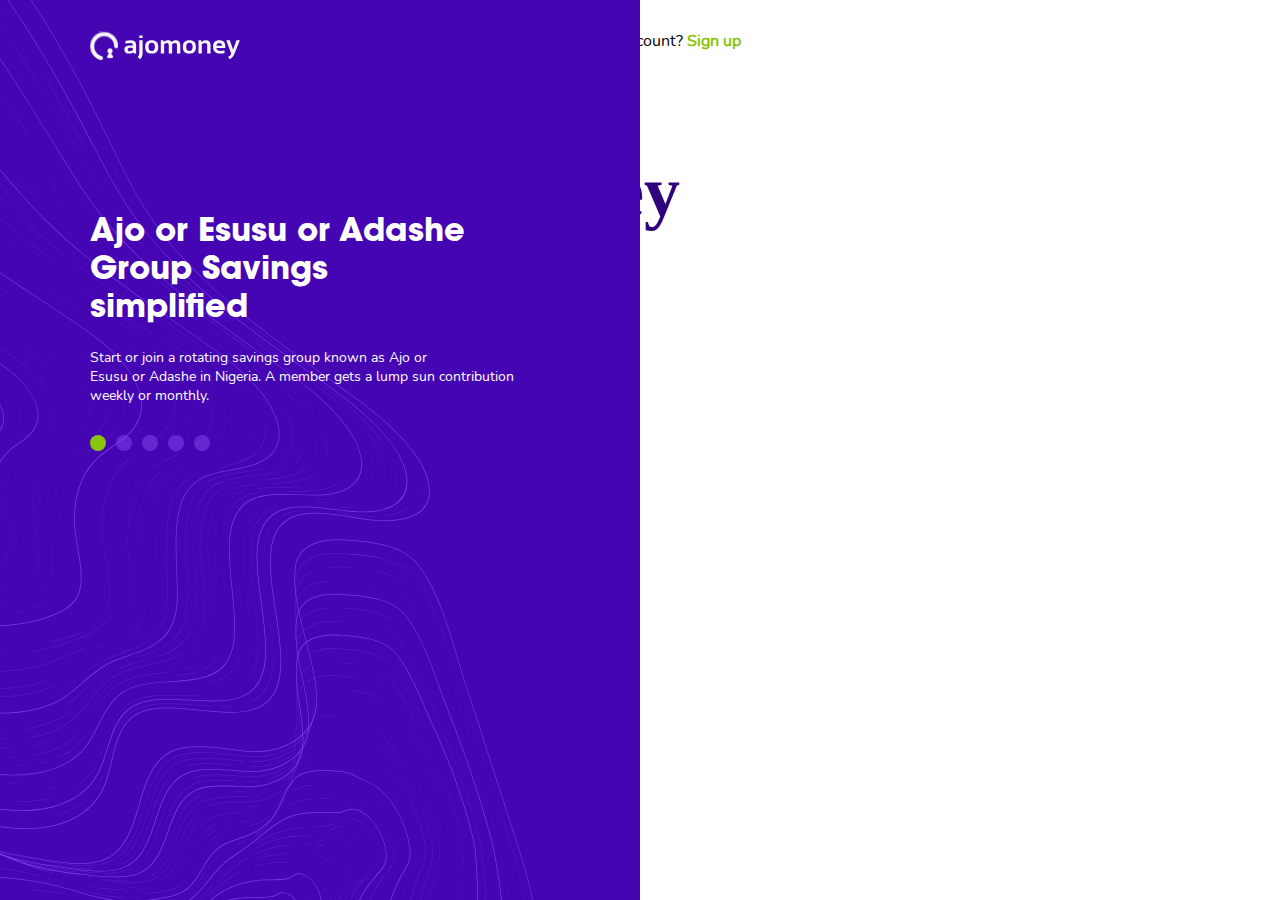
==== index.html @ 70c7a86a "first commit" ====
<!DOCTYPE html>
<html lang="en">
<head>
    <meta charset="UTF-8">
    <meta http-equiv="X-UA-Compatible" content="IE=edge">
    <meta name="viewport" content="width=device-width, initial-scale=1.0">
    <title>AjoMoney</title>
    <link rel="stylesheet" href="./index.css">
    <link href="https://cdn.jsdelivr.net/npm/bootstrap@5.0.2/dist/css/bootstrap.min.css" rel="stylesheet" integrity="sha384-EVSTQN3/azprG1Anm3QDgpJLIm9Nao0Yz1ztcQTwFspd3yD65VohhpuuCOmLASjC" crossorigin="anonymous">
</head>
<body>
    
    <div class="container-fluid">
        <div class="row">
             <!-- First Colomn-->
            <div class="col">
                <div class="first-column">
                    <!-- The background Design-->
                    <div class="first-column-bg">
                        <!-- The Logo-->
                        <div class="logo">
                            <img src="./assets/ajomoney-white-logo.svg" alt="logo" class="logoImg"/>
                        </div>

                        <div class="first-col">
                            <!-- The Words-->
                        <h1 class="welcome">Ajo or Esusu or Adashe<br/> Group Savings<br/> simplified</h1>
                        <h1 class="welcome-sub">Start or join a  rotating savings group known as Ajo or<br/>
                             Esusu or Adashe in Nigeria. A member gets a lump sun contribution<br/>
                              weekly or monthly.</h1>
                         </div>

                         <div class="circles">
                             <div class="circles-2set"></div>
                             <div class="circles-2"></div>
                             <div class="circles-2"></div>
                             <div class="circles-2"></div>
                             <div class="circles-2"></div>
                         </div>
                    </div>
                    
                </div>
                
            </div>

             <!-- second Colomn-->
            <div class="col coverIt">
                <div class="signUp"><a>Don’t have account? <span class="SiguUpColored">Sign up</span></a></div>
               <div class="SignName">
                   <h1>Sign in to AjoMoney</h1>
               </div>
               <div>
                <h1 class="SignName-Login">Login to start saving with friends, families & <br/>mates</h1>
            </div>
            <div class="Input">
                <div> 
                    <input name="Email address" type="email" placeholder="Email address"/>
                </div>
                <div>
                    <input name="Password" type="password" placeholder="Password"/>
                </div>
            </div>
            <div class="Forgot"><a>Forgot password?<span class="ForgotColored">Reset now</span></a></div>

            <div class="SignInContainer">
                <h1 class="SignInContainer-word" >Sign In</h1>
            </div>
            </div>
            
        </div>
    </div>


    <script src="https://cdn.jsdelivr.net/npm/@popperjs/core@2.9.2/dist/umd/popper.min.js" integrity="sha384-IQsoLXl5PILFhosVNubq5LC7Qb9DXgDA9i+tQ8Zj3iwWAwPtgFTxbJ8NT4GN1R8p" crossorigin="anonymous"></script>
    <script src="https://cdn.jsdelivr.net/npm/bootstrap@5.0.2/dist/js/bootstrap.min.js" integrity="sha384-cVKIPhGWiC2Al4u+LWgxfKTRIcfu0JTxR+EQDz/bgldoEyl4H0zUF0QKbrJ0EcQF" crossorigin="anonymous"></script>
</body>
</html>
---- index.css ----
*{
    padding: 0;
    margin: 0;
}
body{
    background-color: rgb(255, 255, 255);
}
@font-face {
    font-family: "avant";
    src: url("./fonts/ITCAvantGardeStdBold.otf");
    font-style: normal;
}
@font-face {
    font-family: "Nunito";
    src: url("./fonts/Nunito-Regular.ttf");
    font-style: normal;
}
.first-column{
    background-color: rgba(69, 5, 179, 1);
    position: absolute;
    width: 50%;
    height: 100%;
    position: absolute;
    left: 0px;
    bottom: 0px;

}
.first-column-bg{
    background: url("./assets/PURPLE.svg");
    width: 100%;
    height: 100%;
    background-repeat: no-repeat;
    background-position: center;
    background-size: cover;
    position: absolute;
}

.logoImg{
    width: 150px;
    margin-left: 90px;
    margin-top: 30px;
    
}
.first-col{
    margin-left: 90px;
    margin-top: 150px;
}
.welcome{
    color: rgb(255, 255, 255);    
    font-family: avant;
    font-weight: 700;
}
.welcome-sub{
    font-weight: 400;
 
    margin-top: 20px;
    font-family: Nunito;
    font-size: 14px;
    color: rgb(255, 255, 255);  
}
.circles{
    display: flex;
    flex-direction: row;
    margin-left: 80px;
    margin-top: 30px;
    
}
.circles .circles-2{
    width: 16px;
    height: 16px;
    background:  rgba(144, 81, 251, 0.44);
    border-radius: 30px;
    margin-left: 10px;
    
}
.circles-2set{
    width: 16px;
    height: 16px;
    border-radius: 30px;
    margin-left: 10px;
    background: rgba(137, 196, 15, 1);
}
.signUp{
    display: flex;
    justify-content: center;
    margin-top: 30px;
    font-family: Nunito;
    font-size: 16px;
}
.SiguUpColored{
    color:rgb(137, 196, 15);
    font-weight: 700;
}
.SignName{
    font-size: avant;
    color: rgba(48, 3, 124, 1);
    margin-left: 50px;
    font-size: 36px;
    font-weight: 600;
    margin-top: 99px;
    cursor: pointer;
}
.SignName-Login{
    font-family: Nunito;
    font-size: 18px;
    color: rgb(113, 101, 133);
    margin-left: 50px;
}
.Input input{
    font-family: Nunito;
    font-size: 14px;
    width: 500px;
    height: 70px;
    margin-left: 50px;
    border-radius: 10px;
    border: none;
    background: rgba(242, 242, 242, 1);
    padding-left: 20px;
    padding-right: 20px;
    margin-top: 20px;

}

.Forgot{
    margin-top: 16px;
    font-family: Nunito;
    font-size: 14px;
    margin-left: 350px;
}
.ForgotColored{
    color:rgb(137, 196, 15);
    font-weight: 700;
}
.SignInContainer{
    width: 500px;
    height: 70px;
    background: rgba(69, 5, 179, 1);
    display: flex;
    align-items: center;
    justify-content: center;
    margin-left: 50px;
    margin-top: 30px;
    border-radius: 10px;
    border: none;

}
.SignInContainer-word{
    font-family: Nunito;
    font-size: 16px;
    font-weight: 600;
    color: rgba(242, 242, 242, 1);
}

@media (min-width: 576px) {
    .container-fluid{
       
    }
}

/*// Medium devices (tablets, 768px and up)*/
@media (max-width: 768px) { 
    .container-fluid{
        background-color: green;
        width: 100%;
    }
   
    .first-col{
        display: none;
    }
    .circles{
        display: none;
    }
    .first-column{
        width: 100%;
        height: 79px;
        top: 0;
        position: absolute;
    }
    .first-column-bg{
        background-image: none;
    }
    .logoImg{
        margin-left: 60px;
        
    }
    .signUp{
        display: block;
        margin-top: 159px;
        margin-left: 20px;
    }
    .SignName{
        
        margin-left: 20px;
        font-size: 24px;
        margin-top: 20px;
    }
    .SignName-Login{
        margin-left: 20px;
        font-size: 14px;
    }
    .Input input{
       
        width: 400px;
        height: 60px;
        margin-left: 20px;
    }
    .Forgot{
        margin-left: 208px;
        font-size: 14px;
    }
    .SignInContainer{
        width: 400px;
        height: 60px;
      position: relative;
      left:-30px
       
    }
    .SignInContainer-word{
        left:-30px
    }
 }

/*// Large devices (desktops, 992px and up)*/
@media (min-width: 992px) {  
    .container-fluid{
       
    }
}

/*// X-Large devices (large desktops, 1200px and up)*/
@media (min-width: 1200px) { 
    .container-fluid{
       
    }
 }

/*// XX-Large devices (larger desktops, 1400px and up)*/
@media (min-width: 1400px) {  }
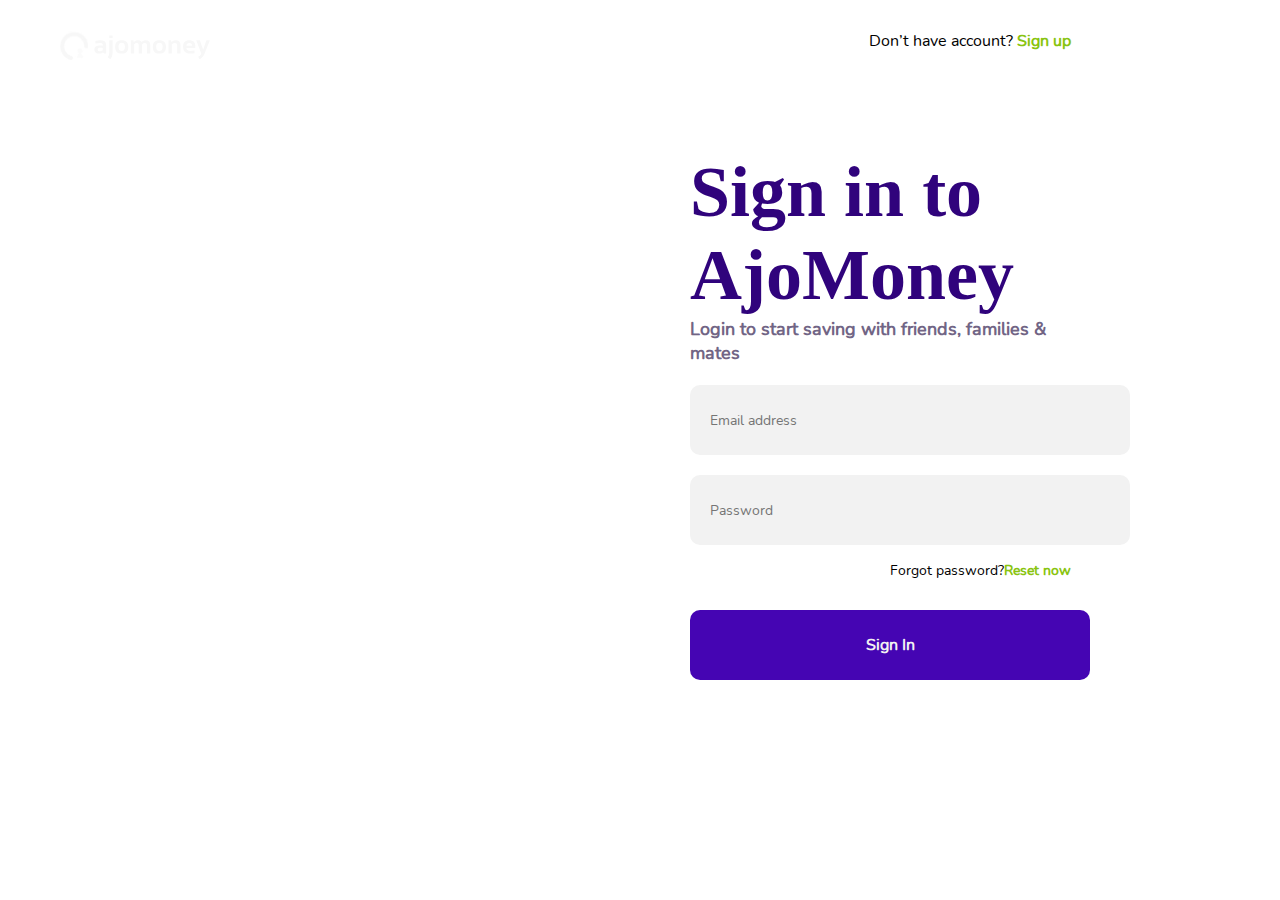
==== commit 84828606: "worked on the login page" ====
--- a/index.html
+++ b/index.html
@@ -4,72 +4,79 @@
     <meta charset="UTF-8">
     <meta http-equiv="X-UA-Compatible" content="IE=edge">
     <meta name="viewport" content="width=device-width, initial-scale=1.0">
-    <title>AjoMoney</title>
     <link rel="stylesheet" href="./index.css">
     <link href="https://cdn.jsdelivr.net/npm/bootstrap@5.0.2/dist/css/bootstrap.min.css" rel="stylesheet" integrity="sha384-EVSTQN3/azprG1Anm3QDgpJLIm9Nao0Yz1ztcQTwFspd3yD65VohhpuuCOmLASjC" crossorigin="anonymous">
+    <title>Document</title>
 </head>
 <body>
-    
-    <div class="container-fluid">
-        <div class="row">
-             <!-- First Colomn-->
-            <div class="col">
-                <div class="first-column">
-                    <!-- The background Design-->
+
+    <section class="Form">
+        <div class="container-fluid">
+            <div class="row">
+                <div class=" firstColumn col-lg-6 ">
+                    <!-- Background Pattern-->
                     <div class="first-column-bg">
                         <!-- The Logo-->
-                        <div class="logo">
+                         <div class="logo">
                             <img src="./assets/ajomoney-white-logo.svg" alt="logo" class="logoImg"/>
                         </div>
 
                         <div class="first-col">
                             <!-- The Words-->
                         <h1 class="welcome">Ajo or Esusu or Adashe<br/> Group Savings<br/> simplified</h1>
-                        <h1 class="welcome-sub">Start or join a  rotating savings group known as Ajo or<br/>
-                             Esusu or Adashe in Nigeria. A member gets a lump sun contribution<br/>
+                        <h1 class="welcome-sub">Start or join a  rotating savings group known as Ajo or
+                             Esusu or Adashe in Nigeria. A member gets a lump sun contribution
                               weekly or monthly.</h1>
                          </div>
 
+                          <!-- circles-->
                          <div class="circles">
-                             <div class="circles-2set"></div>
-                             <div class="circles-2"></div>
-                             <div class="circles-2"></div>
-                             <div class="circles-2"></div>
-                             <div class="circles-2"></div>
-                         </div>
+                            <div class="circles-2set"></div>
+                            <div class="circles-2"></div>
+                            <div class="circles-2"></div>
+                            <div class="circles-2"></div>
+                            <div class="circles-2"></div>
+                        </div>
                     </div>
-                    
                 </div>
-                
+
+                <!-- forms-->
+                <div class=" secondColumn col-lg-6">
+                     <div class="signUp"><a>Don’t have account? <span class="SiguUpColored">Sign up</span></a></div>
+
+                     <!-- SignIn Word-->
+                     <div class="SignName">
+                        <h1>Sign in to AjoMoney</h1>
+                    </div>
+                    <div>
+                     <h1 class="SignName-Login">Login to start saving with friends, families & <br/>mates</h1>
+                 </div>
+
+                 <!-- Inputs-->
+                 <div class="Input">
+                    <div> 
+                        <input name="Email address" type="email" placeholder="Email address"/>
+                    </div>
+                    <div>
+                        <input name="Password" type="password" placeholder="Password"/>
+                    </div>
+                </div>
+
+                <!-- Forget Password-->
+                <div class="Forgot"><a>Forgot password?<span class="ForgotColored">Reset now</span></a></div>
+
+                <!-- SignIn Button-->
+                <a href="./Dashboard/dashboard.html">
+                <div class="SignInContainer">
+                    <h1 class="SignInContainer-word">Sign In</h1>
+                </div>
+            </a>
+                   
+               
+
             </div>
-
-             <!-- second Colomn-->
-            <div class="col coverIt">
-                <div class="signUp"><a>Don’t have account? <span class="SiguUpColored">Sign up</span></a></div>
-               <div class="SignName">
-                   <h1>Sign in to AjoMoney</h1>
-               </div>
-               <div>
-                <h1 class="SignName-Login">Login to start saving with friends, families & <br/>mates</h1>
-            </div>
-            <div class="Input">
-                <div> 
-                    <input name="Email address" type="email" placeholder="Email address"/>
-                </div>
-                <div>
-                    <input name="Password" type="password" placeholder="Password"/>
-                </div>
-            </div>
-            <div class="Forgot"><a>Forgot password?<span class="ForgotColored">Reset now</span></a></div>
-
-            <div class="SignInContainer">
-                <h1 class="SignInContainer-word" >Sign In</h1>
-            </div>
-            </div>
-            
         </div>
-    </div>
-
+</section>
 
     <script src="https://cdn.jsdelivr.net/npm/@popperjs/core@2.9.2/dist/umd/popper.min.js" integrity="sha384-IQsoLXl5PILFhosVNubq5LC7Qb9DXgDA9i+tQ8Zj3iwWAwPtgFTxbJ8NT4GN1R8p" crossorigin="anonymous"></script>
     <script src="https://cdn.jsdelivr.net/npm/bootstrap@5.0.2/dist/js/bootstrap.min.js" integrity="sha384-cVKIPhGWiC2Al4u+LWgxfKTRIcfu0JTxR+EQDz/bgldoEyl4H0zUF0QKbrJ0EcQF" crossorigin="anonymous"></script>
--- a/index.css
+++ b/index.css
@@ -1,10 +1,3 @@
-*{
-    padding: 0;
-    margin: 0;
-}
-body{
-    background-color: rgb(255, 255, 255);
-}
 @font-face {
     font-family: "avant";
     src: url("./fonts/ITCAvantGardeStdBold.otf");
@@ -15,75 +8,33 @@
     src: url("./fonts/Nunito-Regular.ttf");
     font-style: normal;
 }
-.first-column{
+*{
+    padding: 0;
+    margin: 0;
+}
+
+.firstColumn{
     background-color: rgba(69, 5, 179, 1);
+    height: 79px;
+}
+
+.logoImg{
+    display: block;
     position: absolute;
-    width: 50%;
-    height: 100%;
-    position: absolute;
-    left: 0px;
-    bottom: 0px;
-
-}
-.first-column-bg{
-    background: url("./assets/PURPLE.svg");
-    width: 100%;
-    height: 100%;
-    background-repeat: no-repeat;
-    background-position: center;
-    background-size: cover;
-    position: absolute;
-}
-
-.logoImg{
     width: 150px;
-    margin-left: 90px;
-    margin-top: 30px;
-    
+    margin-top: 24px;
+    margin-left: 20px;
 }
 .first-col{
-    margin-left: 90px;
-    margin-top: 150px;
-}
-.welcome{
-    color: rgb(255, 255, 255);    
-    font-family: avant;
-    font-weight: 700;
-}
-.welcome-sub{
-    font-weight: 400;
- 
-    margin-top: 20px;
-    font-family: Nunito;
-    font-size: 14px;
-    color: rgb(255, 255, 255);  
-}
-.circles{
-    display: flex;
-    flex-direction: row;
-    margin-left: 80px;
-    margin-top: 30px;
-    
-}
-.circles .circles-2{
-    width: 16px;
-    height: 16px;
-    background:  rgba(144, 81, 251, 0.44);
-    border-radius: 30px;
-    margin-left: 10px;
-    
-}
-.circles-2set{
-    width: 16px;
-    height: 16px;
-    border-radius: 30px;
-    margin-left: 10px;
-    background: rgba(137, 196, 15, 1);
+    display: none;
+}
+.secondColumn{
+    background-color: rgb(255, 255, 255);  ;
 }
 .signUp{
-    display: flex;
-    justify-content: center;
-    margin-top: 30px;
+    margin-left: 20px;
+    margin-top: 80px;
+
     font-family: Nunito;
     font-size: 16px;
 }
@@ -94,145 +45,206 @@
 .SignName{
     font-size: avant;
     color: rgba(48, 3, 124, 1);
-    margin-left: 50px;
-    font-size: 36px;
+    margin-left: 20px;
+    font-size: 24px;
     font-weight: 600;
-    margin-top: 99px;
-    cursor: pointer;
+    margin-top: 20px;
+    
 }
 .SignName-Login{
     font-family: Nunito;
-    font-size: 18px;
+    font-size: 14px;
     color: rgb(113, 101, 133);
-    margin-left: 50px;
+    margin-left: 20px;
 }
 .Input input{
     font-family: Nunito;
     font-size: 14px;
-    width: 500px;
-    height: 70px;
-    margin-left: 50px;
+    width: 300px;
+    height: 60px;
+    margin-left: 20px;
     border-radius: 10px;
     border: none;
     background: rgba(242, 242, 242, 1);
     padding-left: 20px;
     padding-right: 20px;
     margin-top: 20px;
-
-}
-
+}
 .Forgot{
     margin-top: 16px;
     font-family: Nunito;
     font-size: 14px;
-    margin-left: 350px;
+   margin-left: 130px;
 }
 .ForgotColored{
     color:rgb(137, 196, 15);
     font-weight: 700;
 }
 .SignInContainer{
-    width: 500px;
-    height: 70px;
+    width: 300px;
+    height: 60px;
     background: rgba(69, 5, 179, 1);
     display: flex;
     align-items: center;
     justify-content: center;
-    margin-left: 50px;
-    margin-top: 30px;
+    margin-top: 40px;
     border-radius: 10px;
     border: none;
-
+    margin-left: 20px;
 }
 .SignInContainer-word{
     font-family: Nunito;
     font-size: 16px;
     font-weight: 600;
     color: rgba(242, 242, 242, 1);
-}
-
-@media (min-width: 576px) {
-    .container-fluid{
-       
-    }
-}
-
-/*// Medium devices (tablets, 768px and up)*/
-@media (max-width: 768px) { 
-    .container-fluid{
-        background-color: green;
+    cursor: pointer;
+}
+.secondColumn a{
+    text-decoration: none;
+}
+
+@media (min-width: 992px) {  
+    .firstColumn{
+        top:0;
+        left: 0;
+        position: absolute;
+        height: 100%;
+    }
+    .first-column-bg{
+        background: url("./assets/PURPLE.svg");
         width: 100%;
-    }
-   
+        height: 100%;
+        background-repeat: no-repeat;
+        background-position: center;
+        background-size: cover;
+        position: absolute;
+        display: block;
+        margin-left: -10px;
+    }
+    .logoImg{
+        width: 150px;
+        margin-left: 70px;
+        margin-top: 30px;
+        
+    }
     .first-col{
-        display: none;
+        margin-left: 70px;
+        margin-top: 200px;
+        display: block;
+    }
+    .welcome{
+        
+        width: 500px;
+        color: rgb(255, 255, 255);    
+        font-family: avant;
+        font-weight: 700;
+    }
+    .welcome-sub{
+        width: 350px;
+        font-weight: 400;
+        margin-top: 20px;
+        font-family: Nunito;
+        font-size: 14px;
+        color: rgb(255, 255, 255);  
     }
     .circles{
-        display: none;
-    }
-    .first-column{
-        width: 100%;
-        height: 79px;
-        top: 0;
+        display: flex;
+        flex-direction: row;
+        margin-left: 70px;
+        margin-top: 30px;
+        
+    }
+    .circles .circles-2{
+        width: 16px;
+        height: 16px;
+        background:  rgba(144, 81, 251, 0.44);
+        border-radius: 30px;
+        margin-left: 10px;
+        
+    }
+    .circles-2set{
+        width: 16px;
+        height: 16px;
+        border-radius: 30px;
+      
+        background: rgba(137, 196, 15, 1);
+    }
+    .secondColumn{
+        left: 50%;
         position: absolute;
-    }
-    .first-column-bg{
-        background-image: none;
-    }
-    .logoImg{
-        margin-left: 60px;
-        
+        height: 100%;
     }
     .signUp{
-        display: block;
-        margin-top: 159px;
-        margin-left: 20px;
+        display: flex;
+        justify-content: center;
+        margin-top: 30px;
+        font-family: Nunito;
+        font-size: 16px;
+    }
+    .SiguUpColored{
+        color:rgb(137, 196, 15);
+        font-weight: 700;
     }
     .SignName{
-        
-        margin-left: 20px;
-        font-size: 24px;
+        font-size: avant;
+        color: rgba(48, 3, 124, 1);
+        margin-left: 50px;
+        font-size: 36px;
+        font-weight: 600;
+        margin-top: 99px;
+        cursor: pointer;
+    }
+    .SignName-Login{
+        font-family: Nunito;
+        font-size: 18px;
+        color: rgb(113, 101, 133);
+        margin-left: 50px;
+    }
+    .Input input{
+        font-family: Nunito;
+        font-size: 14px;
+        width: 400px;
+        height: 70px;
+        margin-left: 50px;
+        border-radius: 10px;
+        border: none;
+        background: rgba(242, 242, 242, 1);
+        padding-left: 20px;
+        padding-right: 20px;
         margin-top: 20px;
-    }
-    .SignName-Login{
-        margin-left: 20px;
+    
+    }
+    .Forgot{
+        margin-top: 16px;
+        font-family: Nunito;
         font-size: 14px;
-    }
-    .Input input{
-       
-        width: 400px;
-        height: 60px;
-        margin-left: 20px;
-    }
-    .Forgot{
-        margin-left: 208px;
-        font-size: 14px;
+        margin-left: 250px;
+    }
+    .ForgotColored{
+        color:rgb(137, 196, 15);
+        font-weight: 700;
     }
     .SignInContainer{
         width: 400px;
-        height: 60px;
-      position: relative;
-      left:-30px
-       
+        height: 70px;
+        background: rgba(69, 5, 179, 1);
+        display: flex;
+        align-items: center;
+        justify-content: center;
+        margin-left: 50px;
+        margin-top: 30px;
+        border-radius: 10px;
+        border: none;
+    
     }
     .SignInContainer-word{
-        left:-30px
-    }
- }
-
-/*// Large devices (desktops, 992px and up)*/
-@media (min-width: 992px) {  
-    .container-fluid{
-       
-    }
-}
-
-/*// X-Large devices (large desktops, 1200px and up)*/
-@media (min-width: 1200px) { 
-    .container-fluid{
-       
-    }
- }
-
-/*// XX-Large devices (larger desktops, 1400px and up)*/
-@media (min-width: 1400px) {  }+        font-family: Nunito;
+        font-size: 16px;
+        font-weight: 600;
+        color: rgba(242, 242, 242, 1);
+        cursor: pointer;
+    }
+    .secondColumn a{
+        text-decoration: none;
+    }
+}
